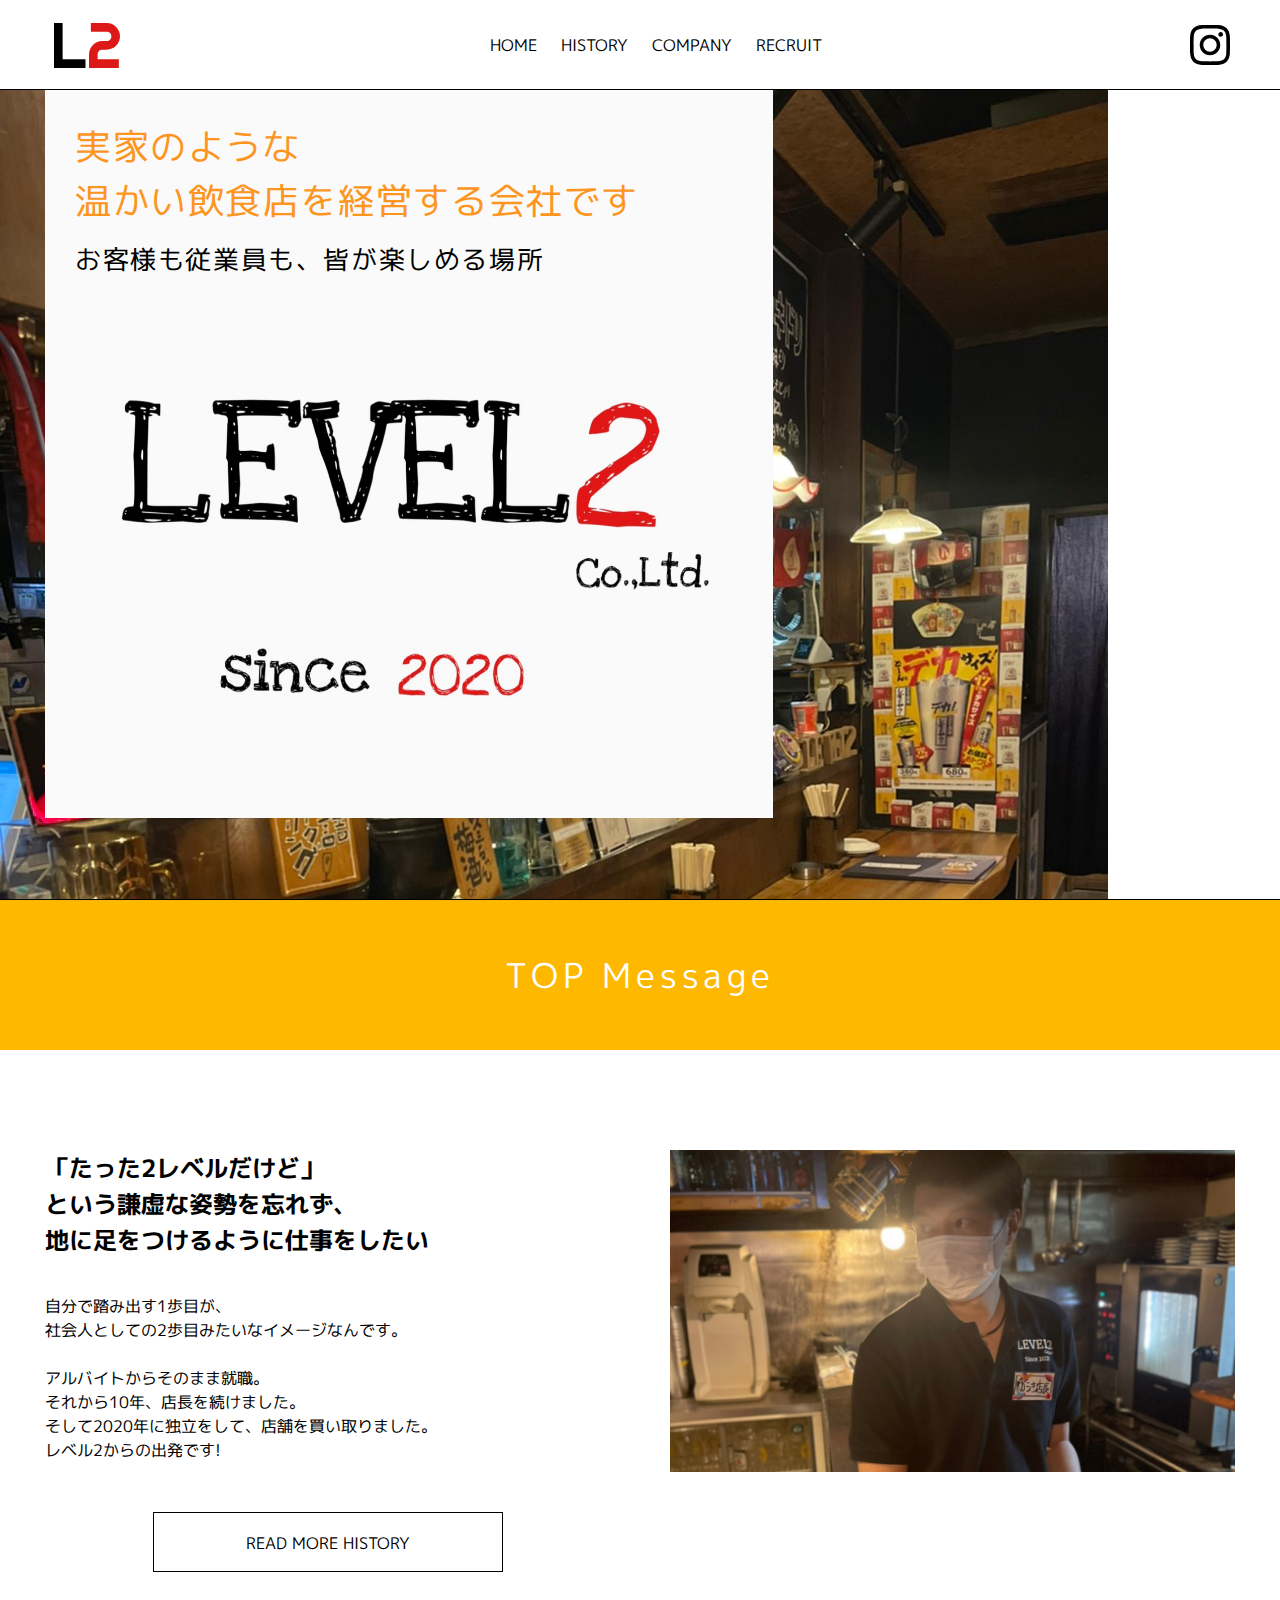
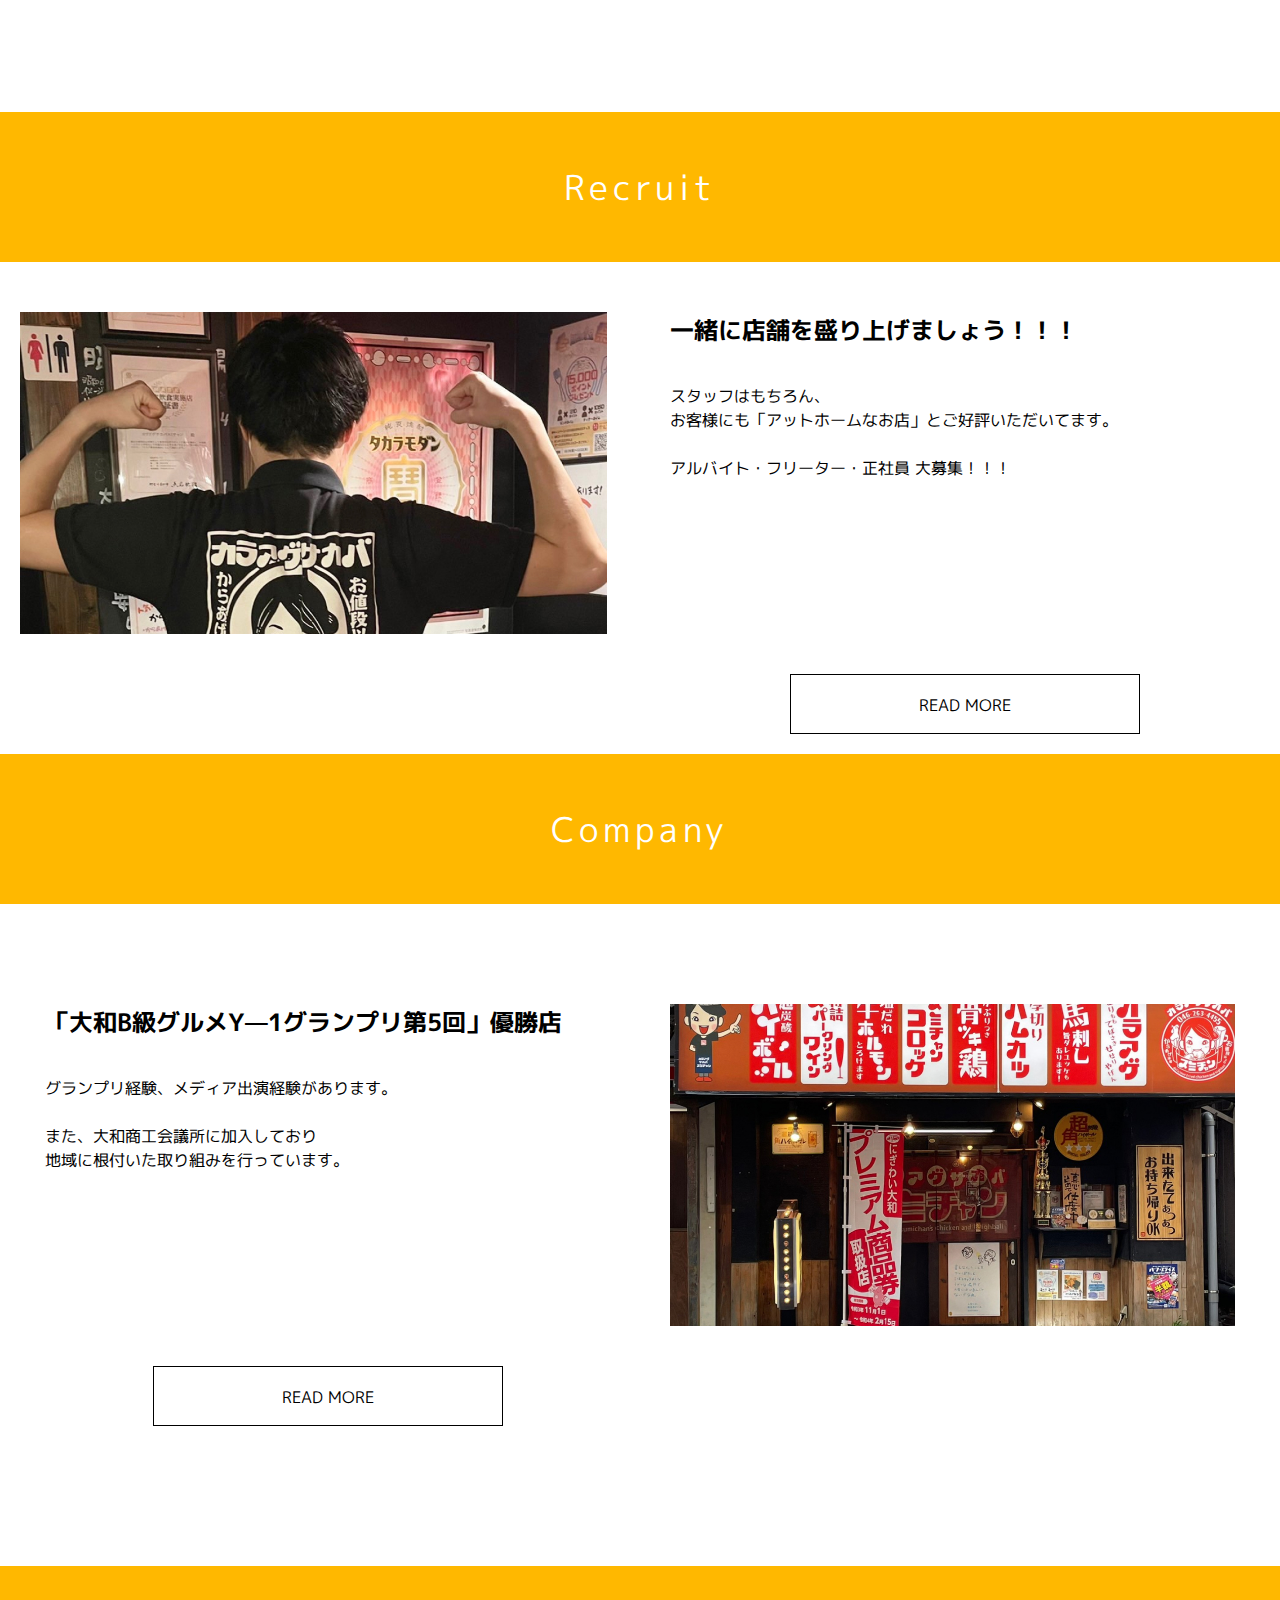
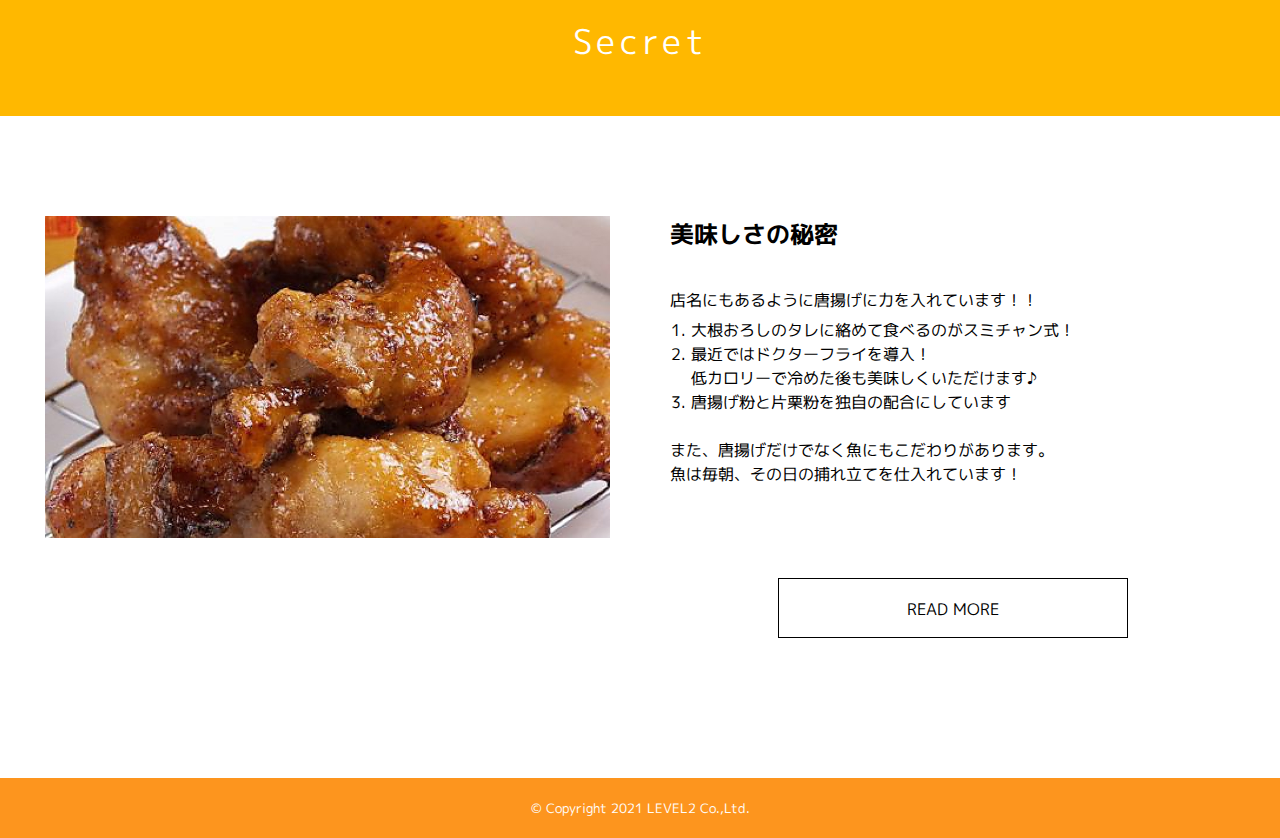
==== index.html @ d9a20623 "first" ====
<!DOCTYPE html>
<html lang="ja">
<head>
  <meta charset="UTF-8">
  <meta name="viewport" content="width=device-width, initial-scale=1.0">
  <meta http-equiv="X-UA-Compatible" content="ie=edge">
  <title>株式会社LEVEL2</title>
  <meta name="description" content="アットホームな居酒屋「カラアゲサカバ スミチャン」を運営する株式会社LEVEL2のホームページです。会社概要やスタッフ募集情報などを掲載しています。" />
  <link rel="preconnect" href="https://fonts.googleapis.com">
  <link rel="preconnect" href="https://fonts.gstatic.com" crossorigin>
  <link href="https://fonts.googleapis.com/css2?family=Righteous&display=swap" rel="stylesheet">
  <link href="https://fonts.googleapis.com/css2?family=M+PLUS+1p&family=Righteous&display=swap" rel="stylesheet">
  <link rel="stylesheet" href="assets/reset.css">
  <link rel="stylesheet" href="assets/common.css">
  <link rel="stylesheet" href="assets/style.css">
</head>
<body>
  <div id="header"></div>
  <section class="kv">
    <div class="container">
      <div class="contents">
        <img src="static/logo.png" alt="">
        <h1>実家のような<br>温かい飲食店を<br class="sp">経営する会社です</h1>
        <h2>お客様も従業員も、<br class="sp">皆が楽しめる場所</h2>
      </div>
    </div>
  </section>
  <section class="contents message">
    <div class="title">
      <h3>TOP Message</h3>
    </div>
    <div class="container">
      <div class="text">
        <h4>「たった2レベルだけど」<br>
          という謙虚な姿勢を忘れず、<br>
          地に足をつけるように仕事をしたい
        </h4>
        <p>自分で踏み出す1歩目が、<br>
          社会人としての2歩目みたいなイメージなんです。
        </p>
        <p>
          アルバイトからそのまま就職。<br class="none">
          それから10年、店長を続けました。<br>
          そして2020年に独立をして、店舗を買い取りました。<br class="none">
          レベル2からの出発です!
        </p>
      </div>
      <div class="img">
        <img src="static/work.jpg" alt="">
      </div>
      <div class="button">
        <a href="#">READ MORE HISTORY</a>
      </div>
    </div>
  </section>
  <section class="contents recruit">
    <div class="title">
      <h3>Recruit</h3>
    </div>
    <div class="container">
      <div class="text">
        <h4>一緒に店舗を盛り上げましょう！！！
        </h4>
        <p>
          スタッフはもちろん、<br>
          お客様にも「アットホームなお店」とご好評いただいてます。
        </p>
        <p>
          アルバイト・フリーター・正社員 大募集！！！
        </p>
      </div>
      <div class="img">
        <img src="static/back.jpg" alt="">
      </div>
      <div class="button">
        <a href="#">READ MORE</a>
      </div>
    </div>
  </section>
  <section class="contents company">
    <div class="title">
      <h3>Company</h3>
    </div>
    <div class="container">
      <div class="text">
        <h4>「大和B級グルメY—1グランプリ第5回」優勝店
        </h4>
        <p>グランプリ経験、メディア出演経験があります。
        </p>
        <p>
          また、大和商工会議所に加入しており<br>
          地域に根付いた取り組みを行っています。
        </p>
      </div>
      <div class="img">
        <img src="static/exterior.jpg" alt="">
      </div>
      <div class="button">
        <a href="#">READ MORE</a>
      </div>
    </div>
  </section>
  <section class="contents secret">
    <div class="title">
      <h3>Secret</h3>
    </div>
    <div class="container">
      <div class="text">
        <h4>美味しさの秘密
        </h4>
        <p>店名にもあるように唐揚げに力を入れています！！
        </p>
        <ul>
          <li>大根おろしのタレに絡めて食べるのがスミチャン式！</li>
          <li>最近ではドクターフライを導入！<br>低カロリーで冷めた後も美味しくいただけます♪</li>
          <li>唐揚げ粉と片栗粉を独自の配合にしています</li>
        </ul>
        <p>また、唐揚げだけでなく魚にもこだわりがあります。<br>
          魚は毎朝、その日の捕れ立てを仕入れています！</p>
      </div>
      <div class="img">
        <img src="static/chicken.jpg" alt="">
      </div>
      <div class="button">
        <a href="#">READ MORE</a>
      </div>
    </div>
  </section>
  <div id="footer"></div>
  <script src="https://code.jquery.com/jquery-3.6.0.min.js" integrity="sha256-/xUj+3OJU5yExlq6GSYGSHk7tPXikynS7ogEvDej/m4=" crossorigin="anonymous"></script>
  <script src="script.js"></script>
</body>
</html>
---- assets/common.css ----
:root {
  --color-default: #000000;
  --color-gray: #d8d8d8;
  --color-dark-gray: #515151;
  --color-white: #fff;
  --color-orange: #fd951e;
  --color-light-orange: #ffb800;
  --color-red: #dc1916;
  --color-beige: #fffbf5;
}

body {
  /* font-size: 15px; */
  margin-top: 90px;
  font-family: 'M PLUS 1p', sans-serif;
  line-height: 1.5;
  /* color: var(--color-dark-gray); */
  /* background-color: rgb(255, 253, 210); */
}

a {
  display: inline-block;
}

a:hover {
  color: var(--color-orange) !important;
}

img {
  display: block;
  width: 100%;
  height: 100%;
  object-fit: cover;
}

section {
  /* padding: 0 40px; */
  width: 100%;
}

/* @media screen and (max-width: 896px) {
  section {
    padding: 0;
  }
} */

.red {
  color: var(--color-red);
}

.container {
  margin: auto;
  padding: 100px 45px 140px;
  max-width: 1290px;
  width: 100%;
}

@media screen and (max-width: 1024px) {
  .container {
    padding: 60px 20px 100px;
  }
}

h1 {
  font-size: 36px;
  letter-spacing: 0.1rem;
}

h2 {
  font-size: 26px;
  letter-spacing: 0.1rem;
}

@media screen and (max-width: 1024px) {
  h1 {
    font-size: 28px;
  }
  h2 {
    font-size: 20px;
  }
}

@media screen and (max-width: 760px) {
  h1 {
    font-size: 22px;
  }
  h2 {
    font-size: 18px;
  }
}

.title {
  width: 100%;
  height: 150px;
  background-color: var(--color-light-orange);
}

.title h1 {
  color: var(--color-white);
  font-size: 34px;
  letter-spacing: 0.3rem;
  line-height: 150px;
  text-align: center;
}

h3 {
  font-size: 34px;
  letter-spacing: 0.3rem;
  line-height: 150px;
  text-align: center;
  color: var(--color-white);
}

h4 {
  font-size: 24px;
  font-weight: 600;
}

.sp {
  display: none;
}

@media screen and (max-width: 1024px) {
  .title {
    height: 120px;
  }

  .title h1 {
    line-height: 120px;
  }

  h3 {
    line-height: 120px;
  }

  .none {
    display: none;
  }
  .sp {
    display: block;
  }
}
---- assets/style.css ----
header {
  display: -webkit-box;
  display: -ms-flexbox;
  display: flex;
  position: fixed;
  top: 0;
  -webkit-box-align: center;
      -ms-flex-align: center;
          align-items: center;
  -webkit-box-pack: justify;
      -ms-flex-pack: justify;
          justify-content: space-between;
  padding: 0 50px;
  width: 100%;
  height: 90px;
  background-color: var(--color-white);
  border-bottom: 1px solid var(--color-default);
  z-index: 1;
}

header > a.logo {
  font-family: 'Righteous', cursive;
  font-size: 64px;
}

header > a.logo:hover {
  color: var(--color-default) !important;
}

header img {
  width: 40px;
  height: 40px;
}

header nav:nth-of-type(1) ul {
  display: -webkit-box;
  display: -ms-flexbox;
  display: flex;
}

header nav:nth-of-type(1) ul li {
  padding: 0 12px;
}

header > button {
  display: none;
  position: relative;
  width: 40px;
  height: 40px;
  z-index: 1;
}

header > button span {
  display: block;
  position: absolute;
  top: 50%;
  left: 50%;
  width: 34px;
  height: 2px;
  background-color: var(--color-default);
  -webkit-transition: -webkit-transform 0.3s;
  transition: -webkit-transform 0.3s;
  transition: transform 0.3s;
  transition: transform 0.3s, -webkit-transform 0.3s;
}

header > button span:first-child {
  -webkit-transform: translate(-50%, -50%) translateY(-10px);
          transform: translate(-50%, -50%) translateY(-10px);
}

header > button span:nth-child(2) {
  -webkit-transform: translate(-50%, -50%);
          transform: translate(-50%, -50%);
}

header > button span:last-child {
  -webkit-transform: translate(-50%, -50%) translateY(10px);
          transform: translate(-50%, -50%) translateY(10px);
}

header > button.isMenu span:first-child {
  -webkit-transform: translate(-50%, 0) rotate(45deg);
          transform: translate(-50%, 0) rotate(45deg);
}

header > button.isMenu span:nth-child(2) {
  display: none;
}

header > button.isMenu span:last-child {
  -webkit-transform: translate(-50%, 0) rotate(-45deg);
          transform: translate(-50%, 0) rotate(-45deg);
}

header nav:nth-of-type(2) {
  display: -webkit-box;
  display: -ms-flexbox;
  display: flex;
  -webkit-box-align: center;
      -ms-flex-align: center;
          align-items: center;
  -webkit-box-pack: center;
      -ms-flex-pack: center;
          justify-content: center;
  position: fixed;
  top: 0;
  left: -100%;
  -webkit-transition: -webkit-transform 0.3s;
  transition: -webkit-transform 0.3s;
  transition: transform 0.3s;
  transition: transform 0.3s, -webkit-transform 0.3s;
  width: 100%;
  height: 100%;
  background-color: var(--color-white);
  font-size: 24px;
}

header nav:nth-of-type(2) ul {
  text-align: center;
}

header nav:nth-of-type(2) ul li {
  padding: 10px 0;
}

header nav:nth-of-type(2).isMenu {
  -webkit-transform: translateX(100%);
          transform: translateX(100%);
}

@media screen and (max-width: 1024px) {
  header {
    padding: 0 20px;
  }
  header img {
    display: none;
  }
  header button {
    display: block;
  }
  header nav:nth-of-type(1) {
    display: none;
  }
}

section.kv {
  position: relative;
  height: calc(100vh - 90px);
  background-image: url(../static/kv.jpg);
  background-repeat: no-repeat;
  -o-object-fit: cover;
     object-fit: cover;
  border-bottom: 1px solid var(--color-default);
}

section.kv .container {
  position: absolute;
  top: 0;
  left: 0;
  height: 100%;
}

section.kv .container h1,
section.kv .container h2 {
  position: absolute;
  left: 30px;
  white-space: nowrap;
}

section.kv .container h1 {
  top: 30px;
  color: var(--color-orange);
}

section.kv .container h2 {
  top: 150px;
}

section.kv .container .contents {
  position: absolute;
  top: 0;
  height: 90%;
}

@media screen and (max-width: 1024px) {
  section.kv .container .contents {
    left: 0;
    height: 100%;
    width: 100%;
    text-align: center;
  }
  section.kv .container .contents h1,
  section.kv .container .contents h2 {
    left: 50%;
    -webkit-transform: translate(-50%, 0);
            transform: translate(-50%, 0);
  }
  section.kv .container .contents h2 {
    top: 160px;
  }
}

@media screen and (max-width: 760px) {
  section.kv {
    background-image: none;
  }
  section.kv .container .contents img {
    -o-object-fit: contain;
       object-fit: contain;
  }
  section.kv .container .contents h1 {
    top: 60px;
  }
  section.kv .container .contents h2 {
    top: 180px;
  }
}

section.contents:nth-of-type(odd) .container {
  -webkit-box-orient: horizontal;
  -webkit-box-direction: reverse;
      -ms-flex-direction: row-reverse;
          flex-direction: row-reverse;
}

section.contents .container {
  display: -webkit-box;
  display: -ms-flexbox;
  display: flex;
  -webkit-box-pack: justify;
      -ms-flex-pack: justify;
          justify-content: space-between;
  -ms-flex-wrap: wrap;
      flex-wrap: wrap;
  padding: 100px auto 140px auto;
}

section.contents .container .text,
section.contents .container .img,
section.contents .container .button {
  width: calc((100% - 60px) / 2);
}

section.contents .container .text {
  text-align: justify;
}

section.contents .container .text p {
  margin-top: 24px;
}

section.contents .container .text p:nth-of-type(1) {
  margin-top: 36px;
}

section.contents .container .text ul {
  margin-top: 6px;
  padding-left: 21px;
  list-style: decimal;
}

section.contents .container .img {
  max-height: 322px;
}

section.contents .container .button {
  margin-top: 40px;
  text-align: center;
}

section.contents .container .button a {
  display: inline-block;
  max-width: 350px;
  width: 100%;
  height: 60px;
  line-height: 60px;
  border: 1px solid var(--color-default);
  background-color: var(--color-white);
  -webkit-transition: 0.3s;
  transition: 0.3s;
}

section.contents .container .button a:hover {
  border: 1px solid var(--color-orange);
}

@media screen and (max-width: 1024px) {
  section.contents .container {
    -webkit-box-orient: vertical !important;
    -webkit-box-direction: normal !important;
        -ms-flex-direction: column !important;
            flex-direction: column !important;
  }
  section.contents .container .text,
  section.contents .container .img,
  section.contents .container .button {
    width: 100%;
  }
  section.contents .container .img {
    margin-top: 40px;
    height: 322px;
  }
  section.contents .container .button {
    margin-top: 60px;
  }
  section.contents .container .button a {
    max-width: 100%;
  }
}

table {
  width: 100%;
  border-collapse: collapse;
}

table td {
  padding: 12px 12px 0;
}

table th {
  padding: 12px 0;
  width: 20%;
  white-space: nowrap;
}

table ul li {
  margin-top: 10px;
}

table ul li:first-child {
  margin-top: 0;
}

table ul li a {
  color: var(--color-dark-gray);
}

section.main .container,
section.info .container,
section.recruit .container {
  padding: 50px 20px 20px !important;
}

section.main {
  text-align: center;
}

section.main .container h2 {
  margin-top: 20px;
}

section.main .container h2 .emphasis {
  font-weight: 600;
}

section.main .container p:nth-child(2) {
  font-weight: 600;
}

section.main .container p:nth-child(n + 2) {
  margin-top: 30px;
}

section.main .container ul {
  display: -webkit-box;
  display: -ms-flexbox;
  display: flex;
  -webkit-box-align: center;
      -ms-flex-align: center;
          align-items: center;
  -webkit-box-pack: center;
      -ms-flex-pack: center;
          justify-content: center;
  margin-top: 64px;
}

section.main .container ul li {
  margin-right: 32px;
}

section.main .container ul li:nth-child(2) img {
  width: 48px;
}

section.main .container ul li:last-child {
  margin-right: 0;
}

section.main .container ul li img {
  width: 40px;
}

@media screen and (max-width: 1024px) {
  section.main .container h2 {
    font-size: 26px;
  }
}

section.info .container {
  max-width: 1000px;
}

section.info .container .img {
  height: 350px;
}

section.info .container p {
  margin-top: 8px;
  text-align: center;
}

section.info .container p:first-child {
  font-size: 24px;
}

section.info .container .img {
  margin-top: 8px;
}

section.info .container ul {
  margin-top: 8px;
}

section.info .container ul li {
  display: -webkit-box;
  display: -ms-flexbox;
  display: flex;
  -webkit-box-align: center;
      -ms-flex-align: center;
          align-items: center;
  padding: 20px 0;
  border-bottom: 1px solid var(--color-gray);
}

section.info .container ul li .icon {
  margin-right: 30px;
  width: 40px;
  height: 40px;
}

section.info .container ul:last-child {
  display: -webkit-box;
  display: -ms-flexbox;
  display: flex;
  -webkit-box-align: center;
      -ms-flex-align: center;
          align-items: center;
}

section.info .container ul:last-child li {
  margin-right: 30px;
  border: none;
}

section.info .container ul:last-child li:nth-child(-n + 2) {
  color: var(--color-gray);
}

section.info .container ul:last-child li .icon {
  margin-right: 10px;
}

section.recruit .container table,
section.recruit .container th,
section.recruit .container td {
  border: 1px solid var(--color-gray);
}

section.recruit .container table:nth-of-type(2) {
  margin-top: 70px;
  margin-bottom: 70px;
}

section.recruit .container tr:first-child td {
  padding: 30px 30px;
  font-size: 24px;
}

section.recruit .container th,
section.recruit .container td {
  padding: 12px 30px;
}

section.recruit .container th {
  min-width: 120px;
  background-color: var(--color-beige);
}

@media screen and (max-width: 760px) {
  section.recruit .container th,
  section.recruit .container td {
    padding: 12px 10px;
    font-size: 14px;
  }
  section.recruit .container tr:first-child td {
    padding: 30px 10px;
    font-size: 18px;
  }
}

#footer-inner {
  height: 60px;
  text-align: center;
  color: var(--color-white);
  background-color: var(--color-orange);
}

#footer-inner small {
  line-height: 60px;
}

section.history .container ul li {
  display: -webkit-box;
  display: -ms-flexbox;
  display: flex;
  -webkit-box-pack: justify;
      -ms-flex-pack: justify;
          justify-content: space-between;
  margin-top: 90px;
}

section.history .container ul li:first-child {
  margin-top: 0;
}

section.history .container ul li:nth-of-type(2) p {
  font-size: 24px;
}

section.history .container ul li .img {
  width: 30%;
  height: 100%;
}

section.history .container ul li .text {
  padding: 10px 40px;
  width: 70%;
}

section.history .container ul li .text a {
  display: -webkit-box;
  display: -ms-flexbox;
  display: flex;
  -webkit-box-align: center;
      -ms-flex-align: center;
          align-items: center;
  -ms-flex-wrap: wrap;
      flex-wrap: wrap;
  margin-top: 8px;
  color: var(--color-dark-gray);
}

section.history .container ul li .text a .icon {
  margin-right: 8px;
  width: 18px;
}

section.history .container ul li .text p {
  margin-top: 24px;
}

section.history .container ul li .text p:first-child {
  margin-top: 0;
  font-size: 24px;
}

@media screen and (max-width: 1024px) {
  section.history .container ul li:nth-of-type(2) p {
    font-size: 20px;
  }
  section.history .container ul li .text a {
    font-size: 12px;
  }
  section.history .container ul li .text a .icon {
    width: 14px !important;
  }
  section.history .container ul li .text p:first-child {
    font-size: 20px;
  }
}

@media screen and (max-width: 760px) {
  section.history .container ul li {
    -webkit-box-orient: vertical;
    -webkit-box-direction: normal;
        -ms-flex-direction: column;
            flex-direction: column;
  }
  section.history .container ul li .img,
  section.history .container ul li .text {
    width: 100%;
  }
  section.history .container ul li .text {
    padding: 40px 0;
  }
}
/*# sourceMappingURL=style.css.map */
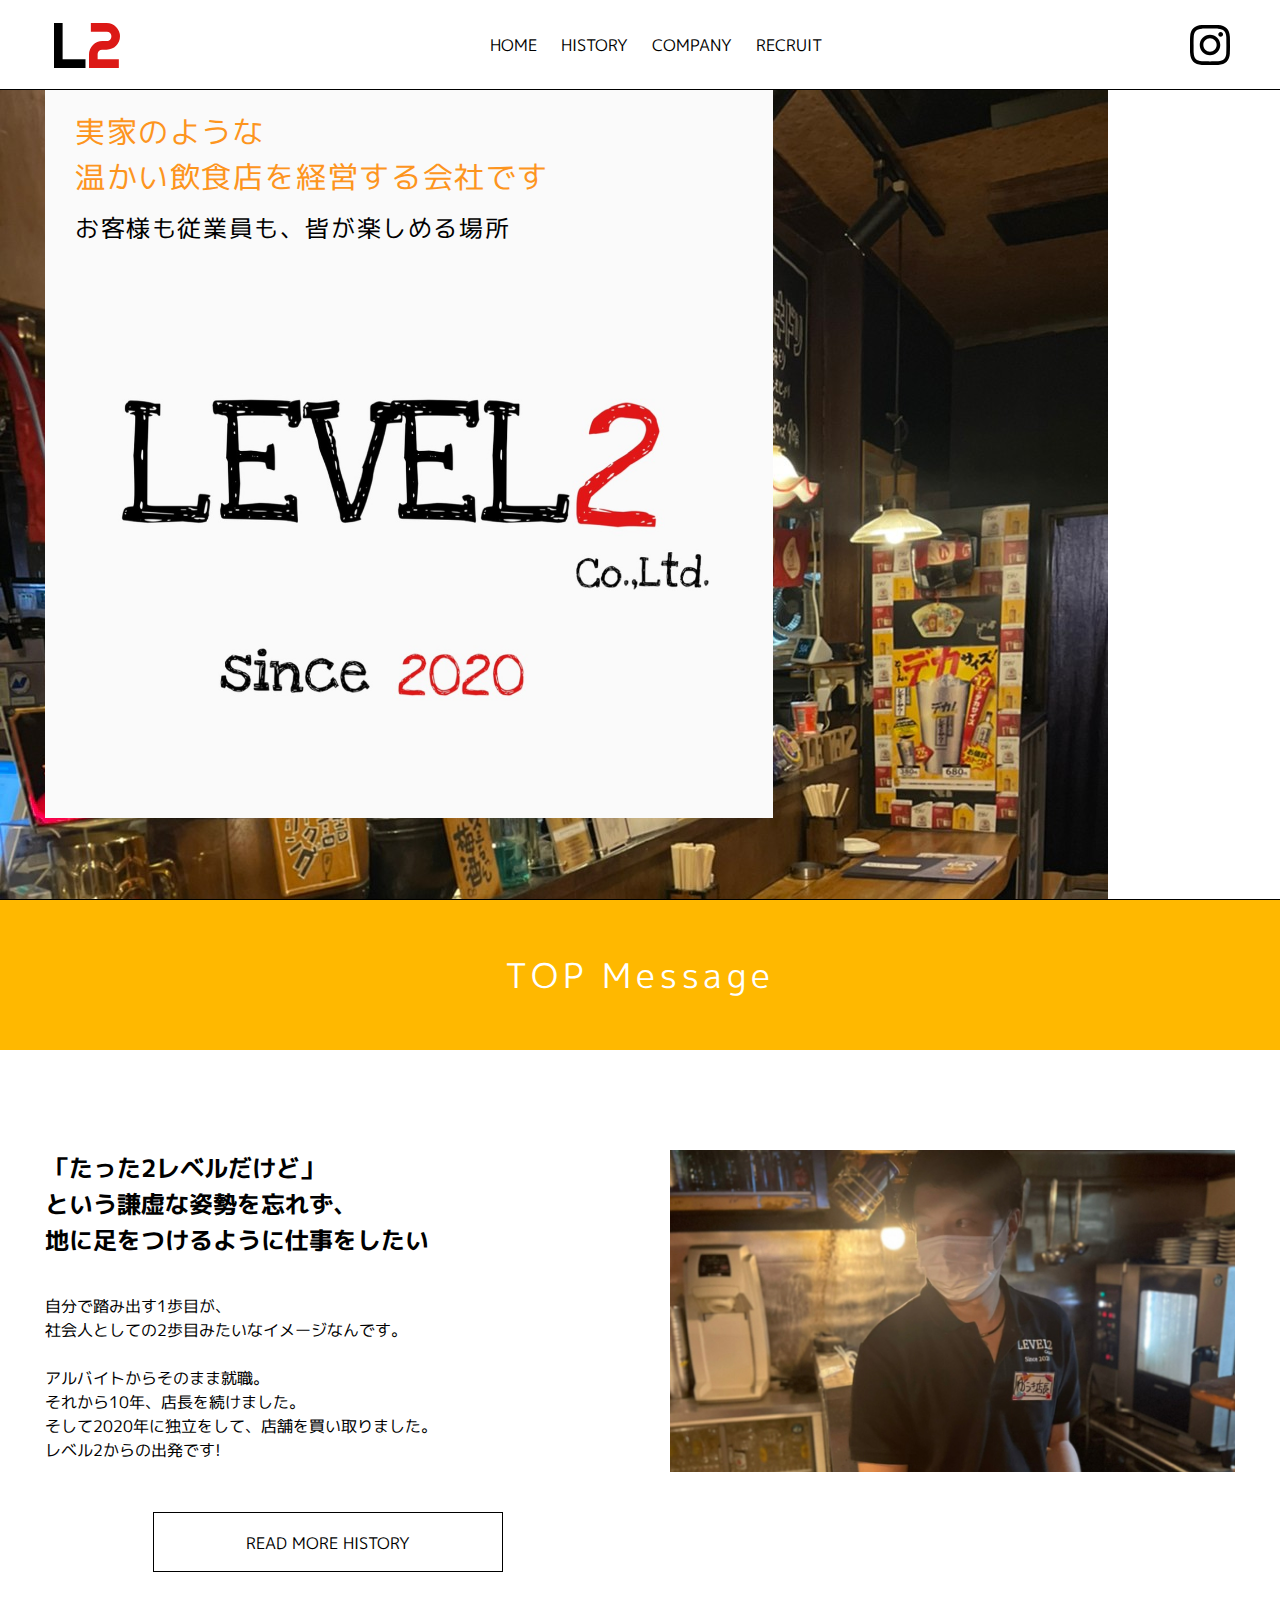
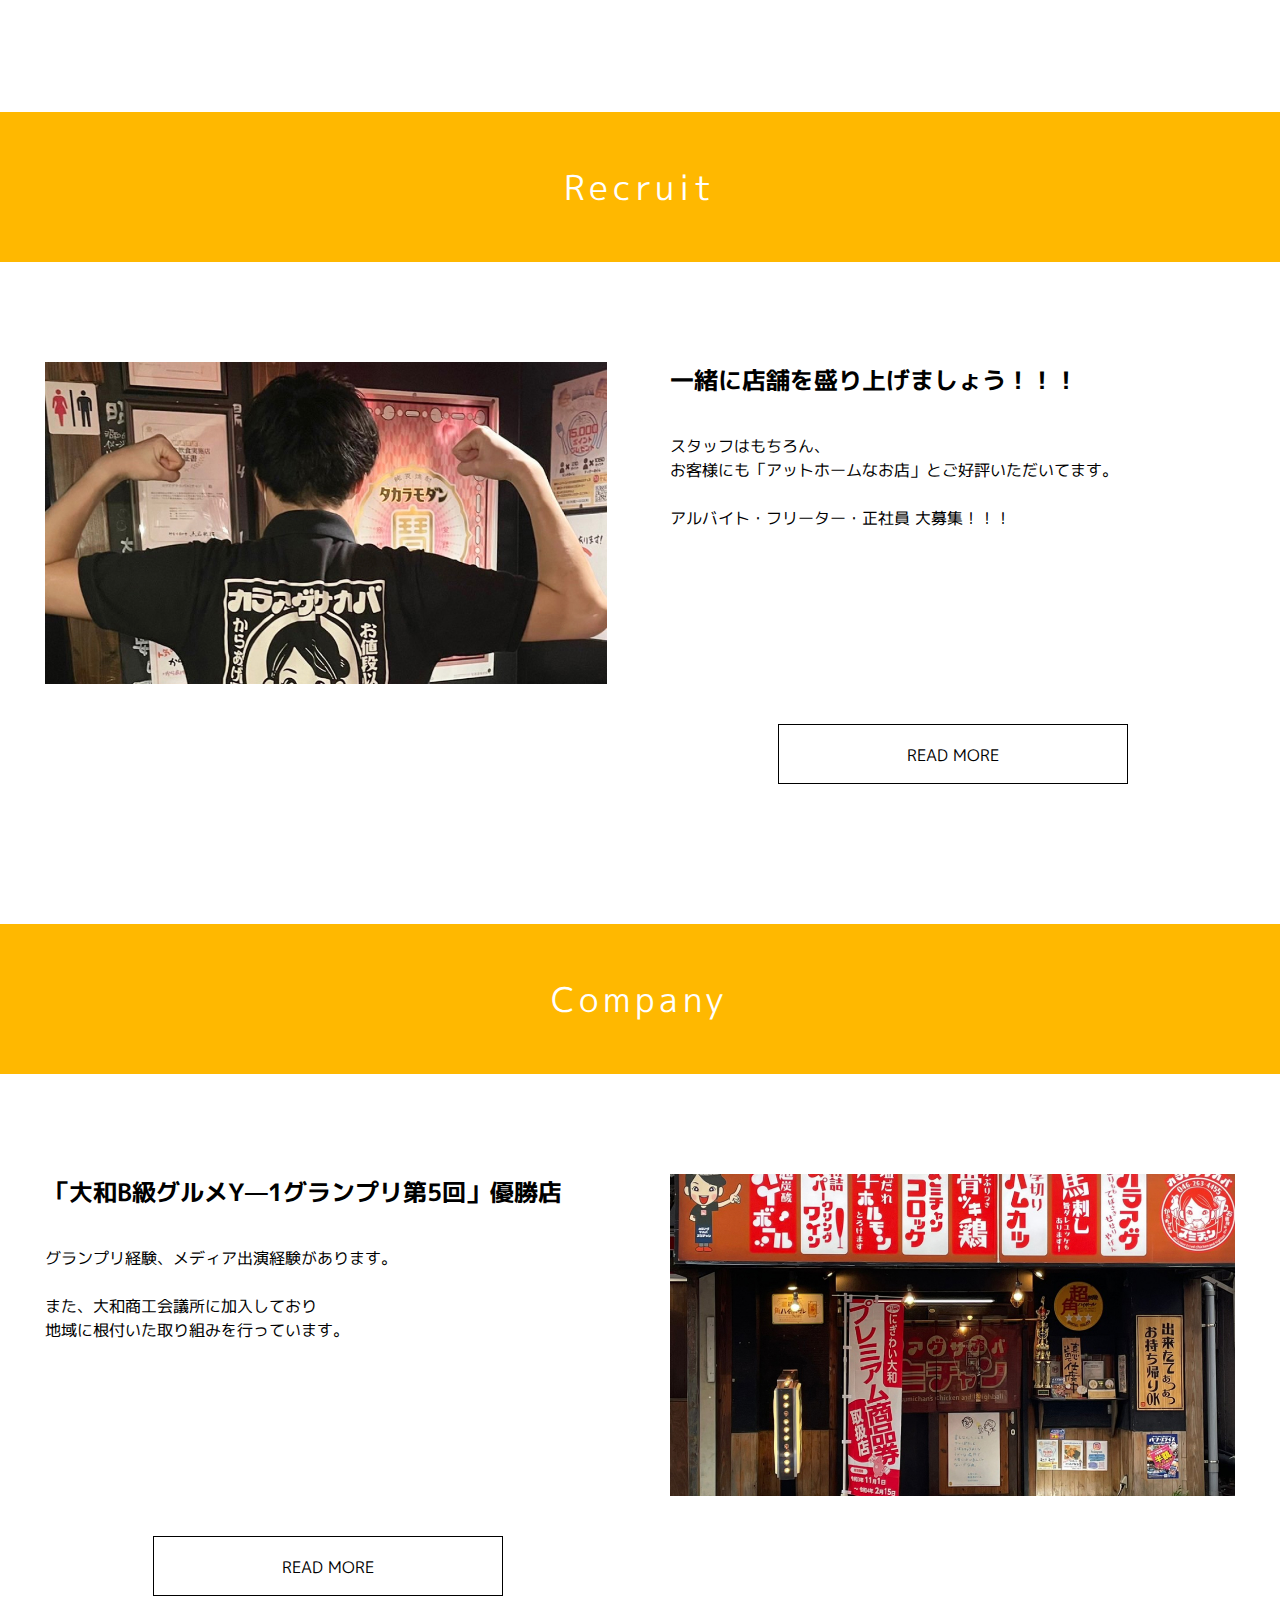
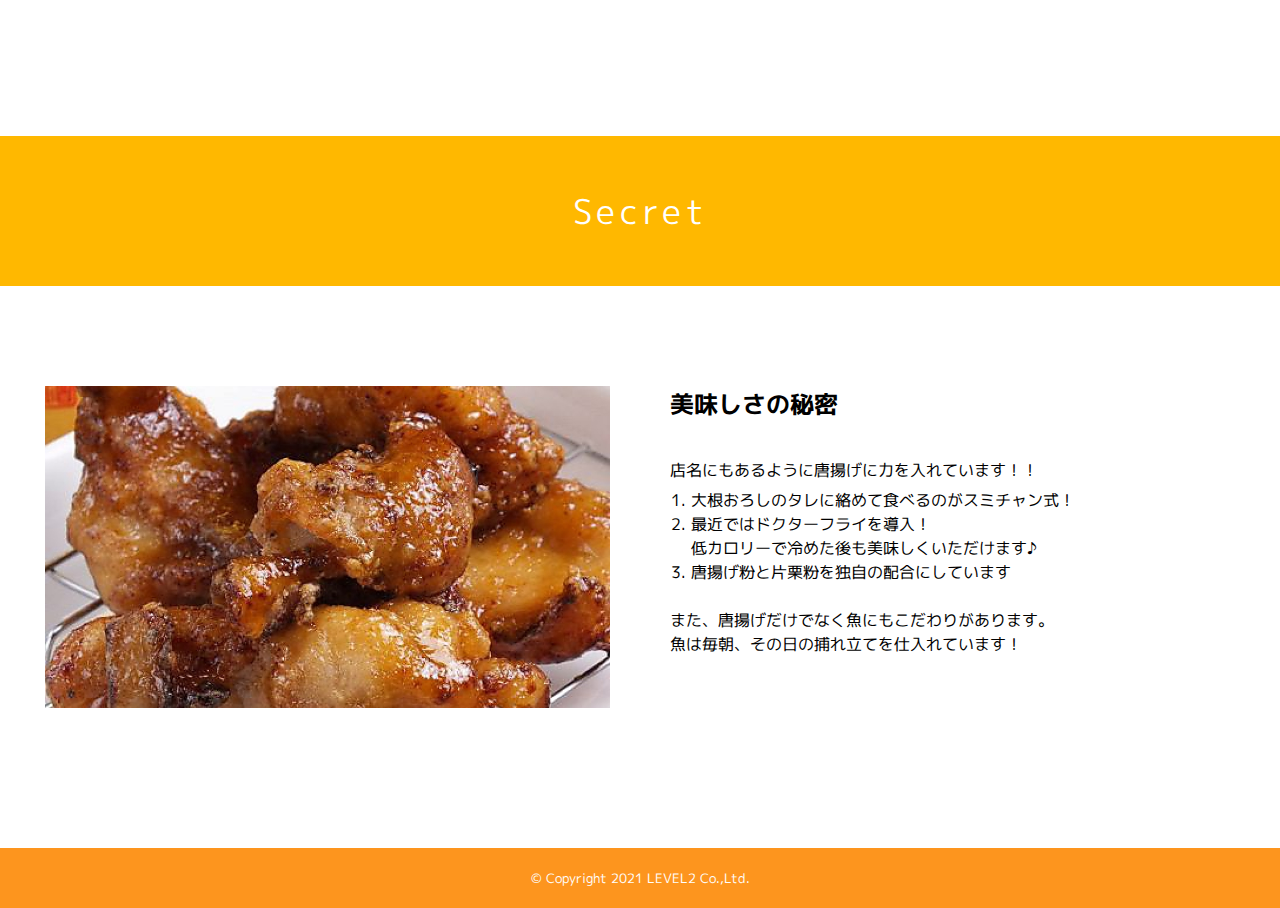
==== commit 4e8179cc: "fix" ====
--- a/index.html
+++ b/index.html
@@ -49,7 +49,7 @@
         <img src="static/work.jpg" alt="">
       </div>
       <div class="button">
-        <a href="#">READ MORE HISTORY</a>
+        <a href="history.html">READ MORE HISTORY</a>
       </div>
     </div>
   </section>
@@ -73,7 +73,7 @@
         <img src="static/back.jpg" alt="">
       </div>
       <div class="button">
-        <a href="#">READ MORE</a>
+        <a href="recruit.html">READ MORE</a>
       </div>
     </div>
   </section>
@@ -96,7 +96,7 @@
         <img src="static/exterior.jpg" alt="">
       </div>
       <div class="button">
-        <a href="#">READ MORE</a>
+        <a href="company.html">READ MORE</a>
       </div>
     </div>
   </section>
@@ -121,9 +121,6 @@
       <div class="img">
         <img src="static/chicken.jpg" alt="">
       </div>
-      <div class="button">
-        <a href="#">READ MORE</a>
-      </div>
     </div>
   </section>
   <div id="footer"></div>
--- a/assets/common.css
+++ b/assets/common.css
@@ -14,6 +14,7 @@
   margin-top: 90px;
   font-family: 'M PLUS 1p', sans-serif;
   line-height: 1.5;
+  overflow-x: hidden;
   /* color: var(--color-dark-gray); */
   /* background-color: rgb(255, 253, 210); */
 }
@@ -62,18 +63,18 @@
 }
 
 h1 {
-  font-size: 36px;
+  font-size: 30px;
   letter-spacing: 0.1rem;
 }
 
 h2 {
-  font-size: 26px;
+  font-size: 24px;
   letter-spacing: 0.1rem;
 }
 
 @media screen and (max-width: 1024px) {
   h1 {
-    font-size: 28px;
+    font-size: 24px;
   }
   h2 {
     font-size: 20px;
--- a/assets/style.css
+++ b/assets/style.css
@@ -169,12 +169,12 @@
 }
 
 section.kv .container h1 {
-  top: 30px;
+  top: 20px;
   color: var(--color-orange);
 }
 
 section.kv .container h2 {
-  top: 150px;
+  top: 120px;
 }
 
 section.kv .container .contents {
@@ -196,8 +196,11 @@
     -webkit-transform: translate(-50%, 0);
             transform: translate(-50%, 0);
   }
+  section.kv .container .contents h1 {
+    top: 5px;
+  }
   section.kv .container .contents h2 {
-    top: 160px;
+    top: 120px;
   }
 }
 
@@ -208,12 +211,6 @@
   section.kv .container .contents img {
     -o-object-fit: contain;
        object-fit: contain;
-  }
-  section.kv .container .contents h1 {
-    top: 60px;
-  }
-  section.kv .container .contents h2 {
-    top: 180px;
   }
 }
 
@@ -338,8 +335,8 @@
 
 section.main .container,
 section.info .container,
-section.recruit .container {
-  padding: 50px 20px 20px !important;
+section.recruit-info .container {
+  padding: 50px 20px 20px;
 }
 
 section.main {
@@ -461,39 +458,39 @@
   margin-right: 10px;
 }
 
-section.recruit .container table,
-section.recruit .container th,
-section.recruit .container td {
+section.recruit-info .container table,
+section.recruit-info .container th,
+section.recruit-info .container td {
   border: 1px solid var(--color-gray);
 }
 
-section.recruit .container table:nth-of-type(2) {
+section.recruit-info .container table:nth-of-type(2) {
   margin-top: 70px;
   margin-bottom: 70px;
 }
 
-section.recruit .container tr:first-child td {
+section.recruit-info .container tr:first-child td {
   padding: 30px 30px;
   font-size: 24px;
 }
 
-section.recruit .container th,
-section.recruit .container td {
+section.recruit-info .container th,
+section.recruit-info .container td {
   padding: 12px 30px;
 }
 
-section.recruit .container th {
+section.recruit-info .container th {
   min-width: 120px;
   background-color: var(--color-beige);
 }
 
 @media screen and (max-width: 760px) {
-  section.recruit .container th,
-  section.recruit .container td {
+  section.recruit-info .container th,
+  section.recruit-info .container td {
     padding: 12px 10px;
     font-size: 14px;
   }
-  section.recruit .container tr:first-child td {
+  section.recruit-info .container tr:first-child td {
     padding: 30px 10px;
     font-size: 18px;
   }
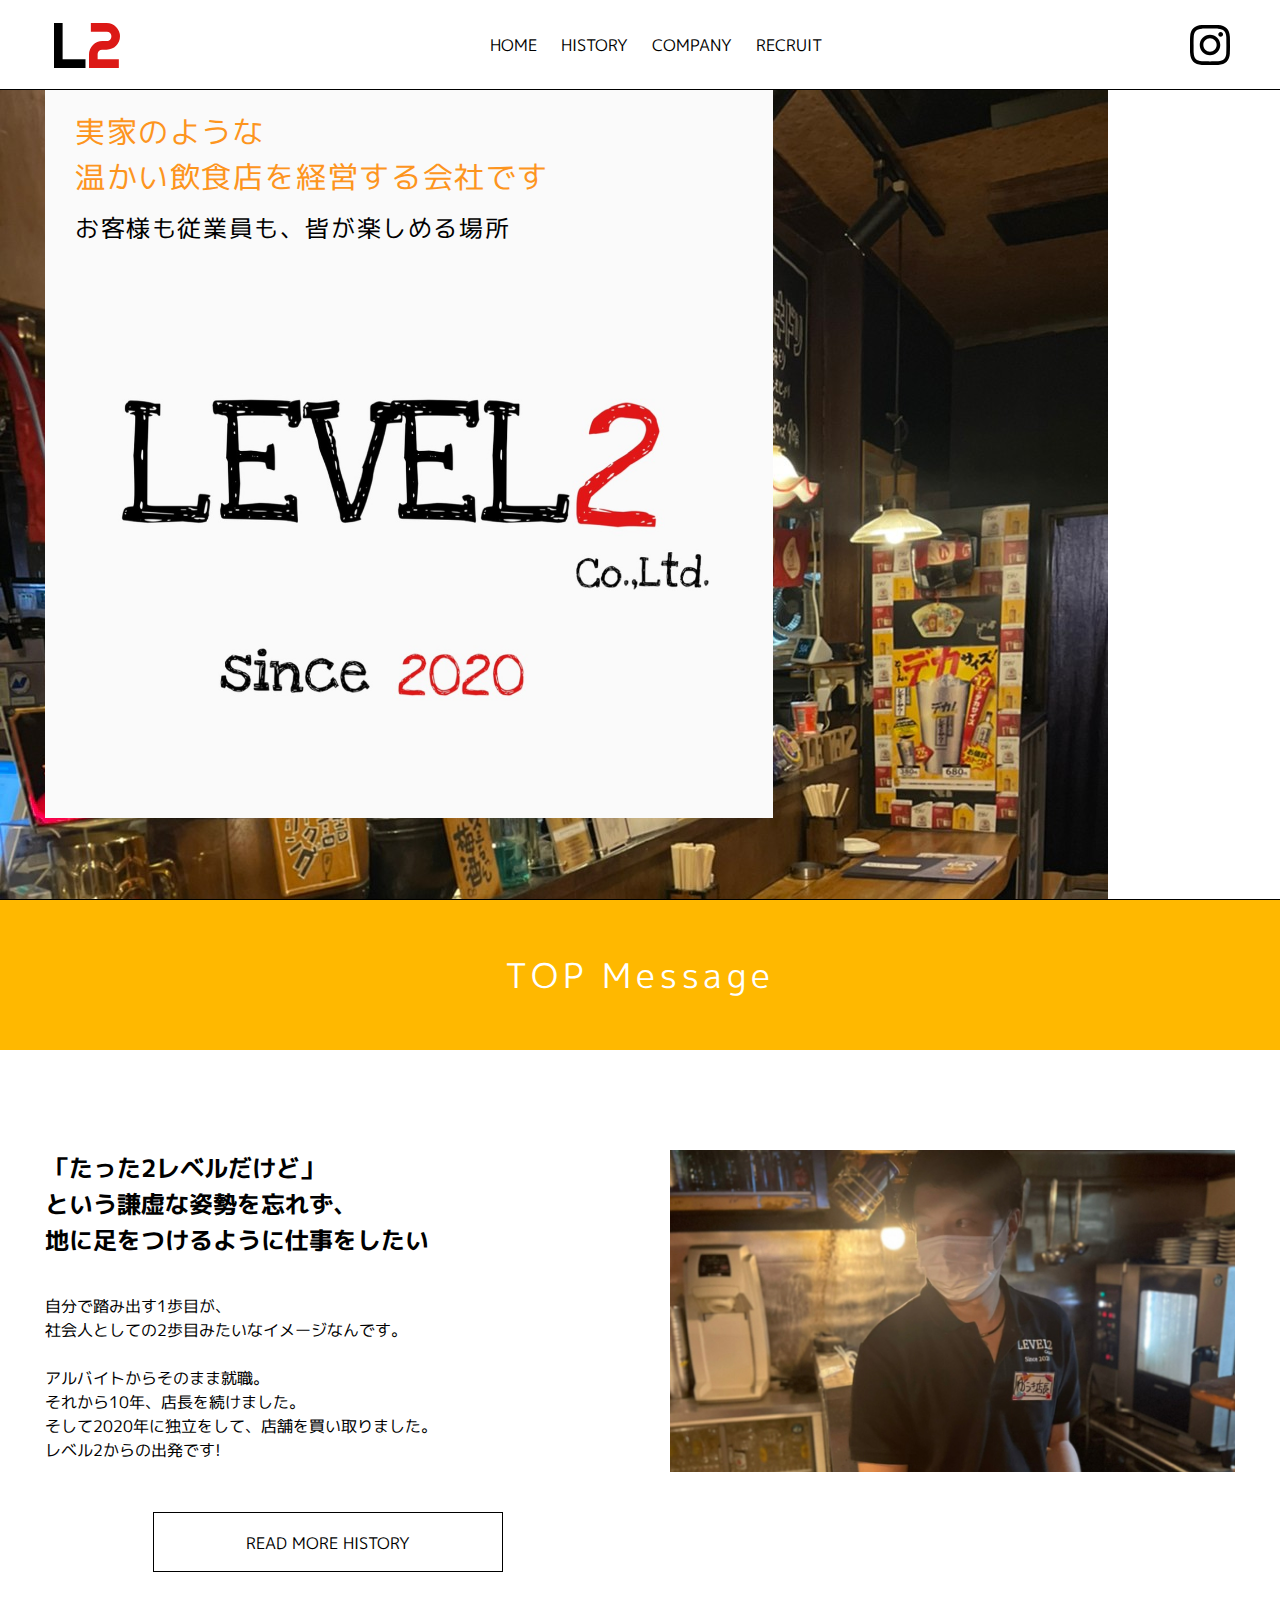
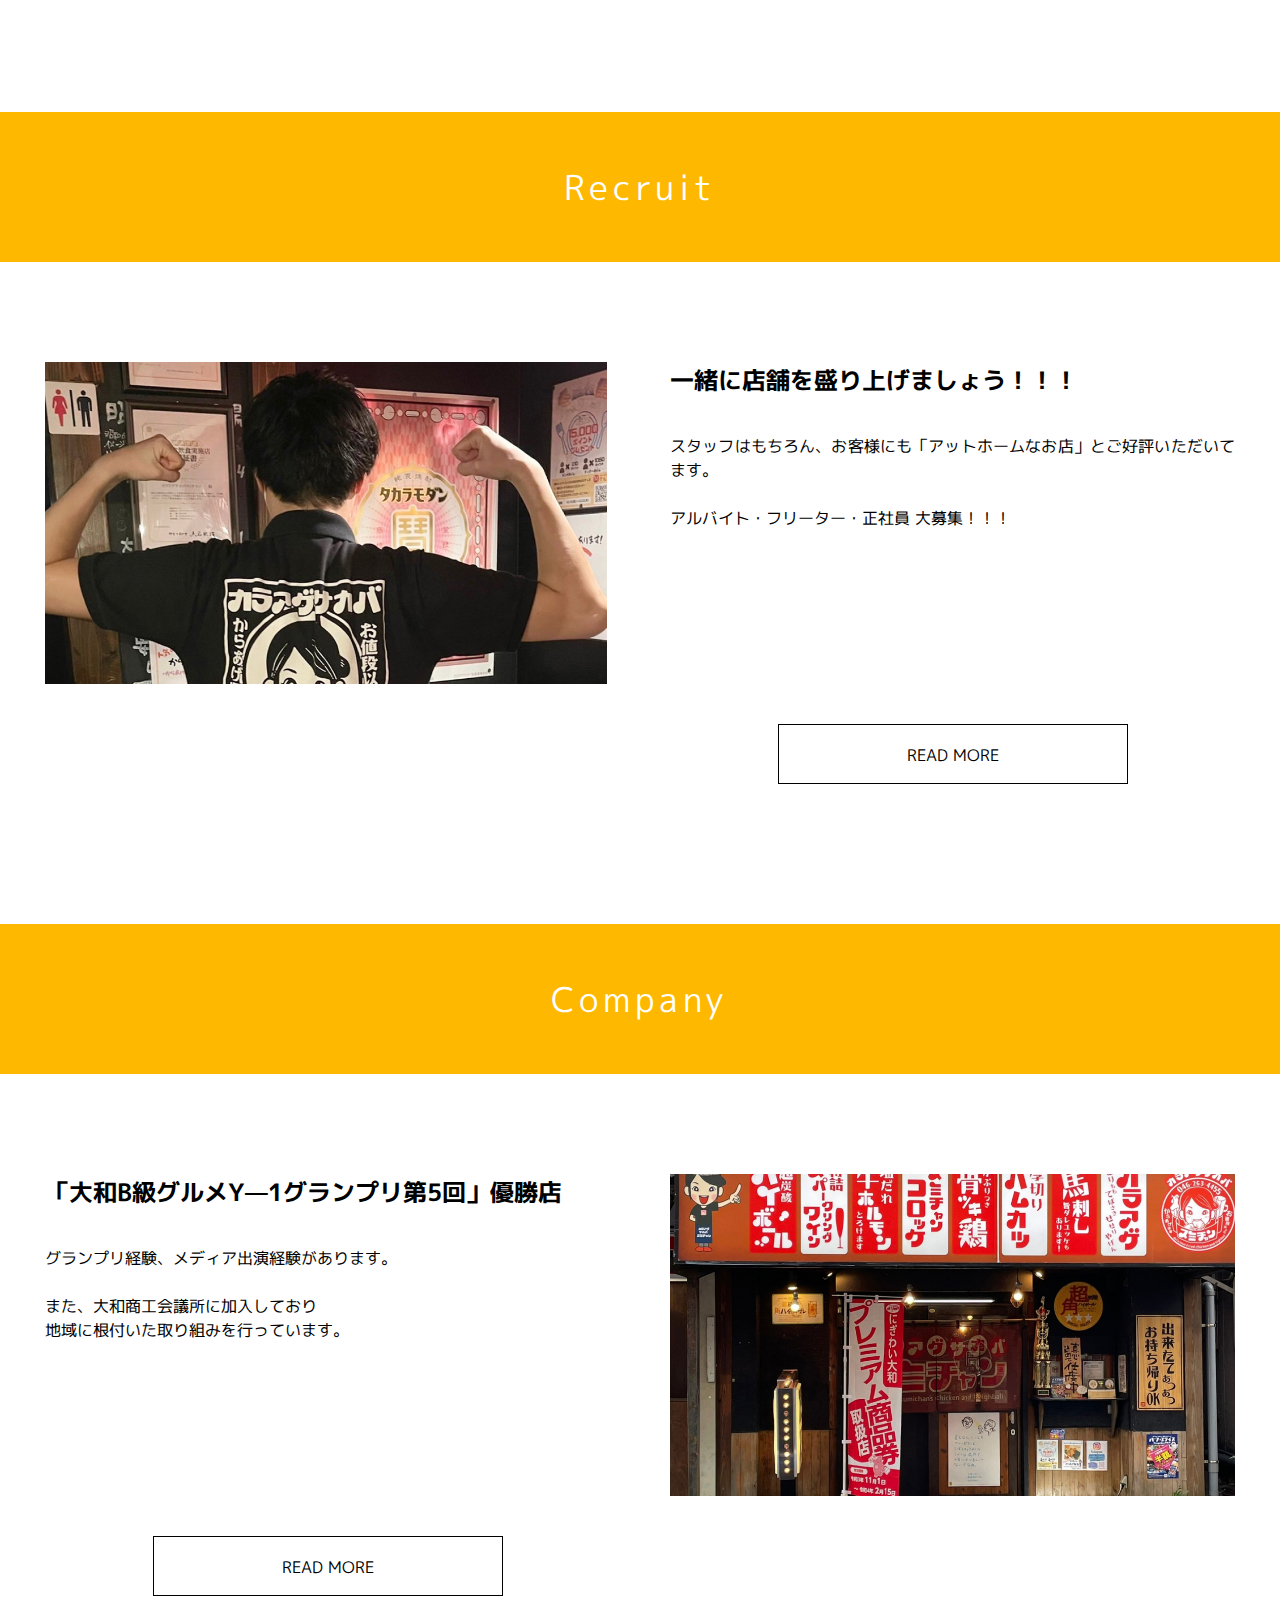
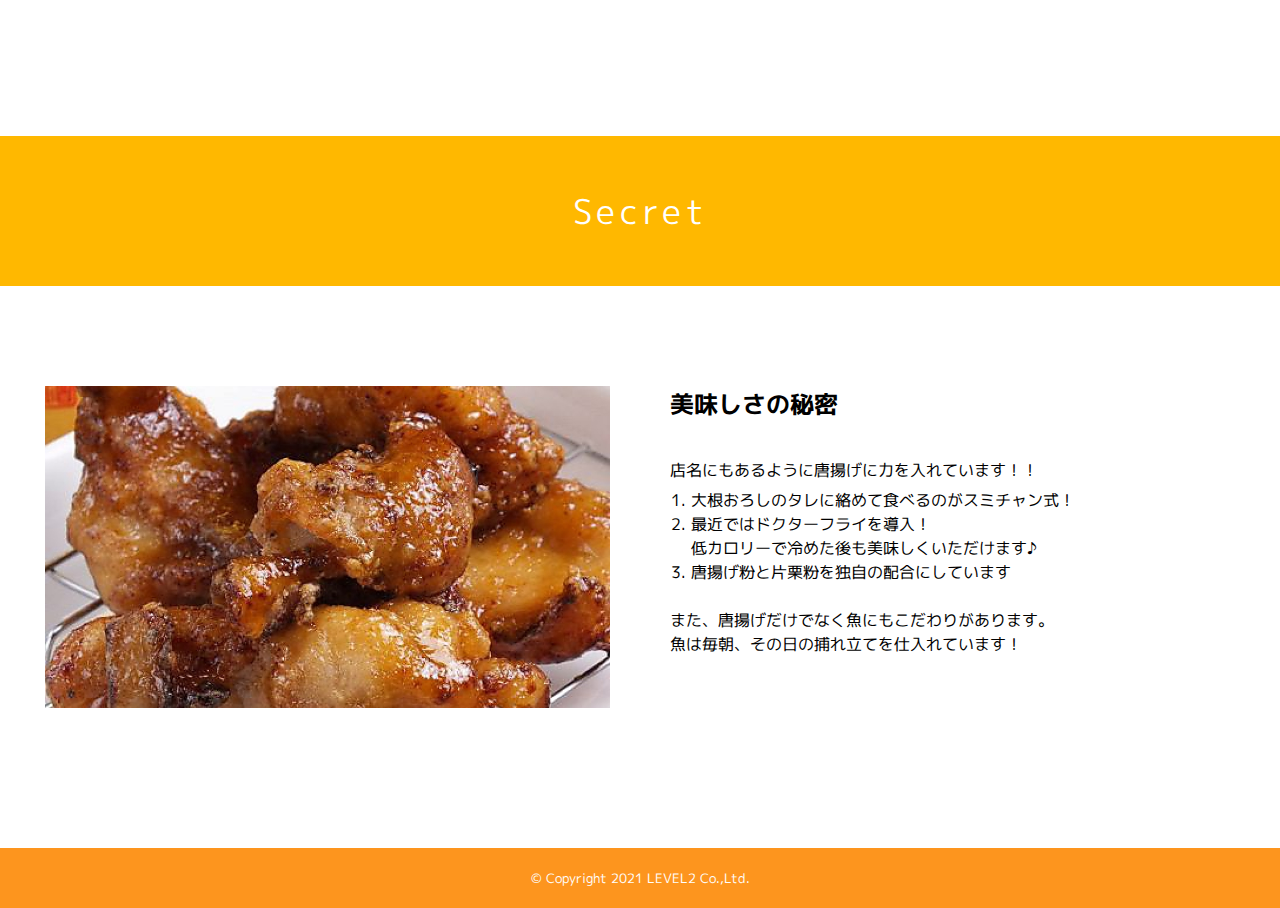
==== commit ca829d65: "fix" ====
--- a/index.html
+++ b/index.html
@@ -39,9 +39,9 @@
           社会人としての2歩目みたいなイメージなんです。
         </p>
         <p>
-          アルバイトからそのまま就職。<br class="none">
+          アルバイトからそのまま就職。<br>
           それから10年、店長を続けました。<br>
-          そして2020年に独立をして、店舗を買い取りました。<br class="none">
+          そして2020年に独立をして、店舗を買い取りました。<br>
           レベル2からの出発です!
         </p>
       </div>
@@ -62,8 +62,7 @@
         <h4>一緒に店舗を盛り上げましょう！！！
         </h4>
         <p>
-          スタッフはもちろん、<br>
-          お客様にも「アットホームなお店」とご好評いただいてます。
+          スタッフはもちろん、お客様にも「アットホームなお店」とご好評いただいてます。
         </p>
         <p>
           アルバイト・フリーター・正社員 大募集！！！
--- a/assets/style.css
+++ b/assets/style.css
@@ -307,18 +307,24 @@
 }
 
 table {
+  word-break: break-all;
   width: 100%;
   border-collapse: collapse;
 }
 
-table td {
-  padding: 12px 12px 0;
+table tr {
+  width: 100%;
 }
 
 table th {
   padding: 12px 0;
   width: 20%;
   white-space: nowrap;
+}
+
+table td {
+  padding: 12px 12px 0;
+  width: 80%;
 }
 
 table ul li {
@@ -398,10 +404,6 @@
   max-width: 1000px;
 }
 
-section.info .container .img {
-  height: 350px;
-}
-
 section.info .container p {
   margin-top: 8px;
   text-align: center;
@@ -555,6 +557,7 @@
 
 section.history .container ul li .text p {
   margin-top: 24px;
+  font-weight: 600;
 }
 
 section.history .container ul li .text p:first-child {
@@ -567,7 +570,7 @@
     font-size: 20px;
   }
   section.history .container ul li .text a {
-    font-size: 12px;
+    font-size: 10px;
   }
   section.history .container ul li .text a .icon {
     width: 14px !important;
